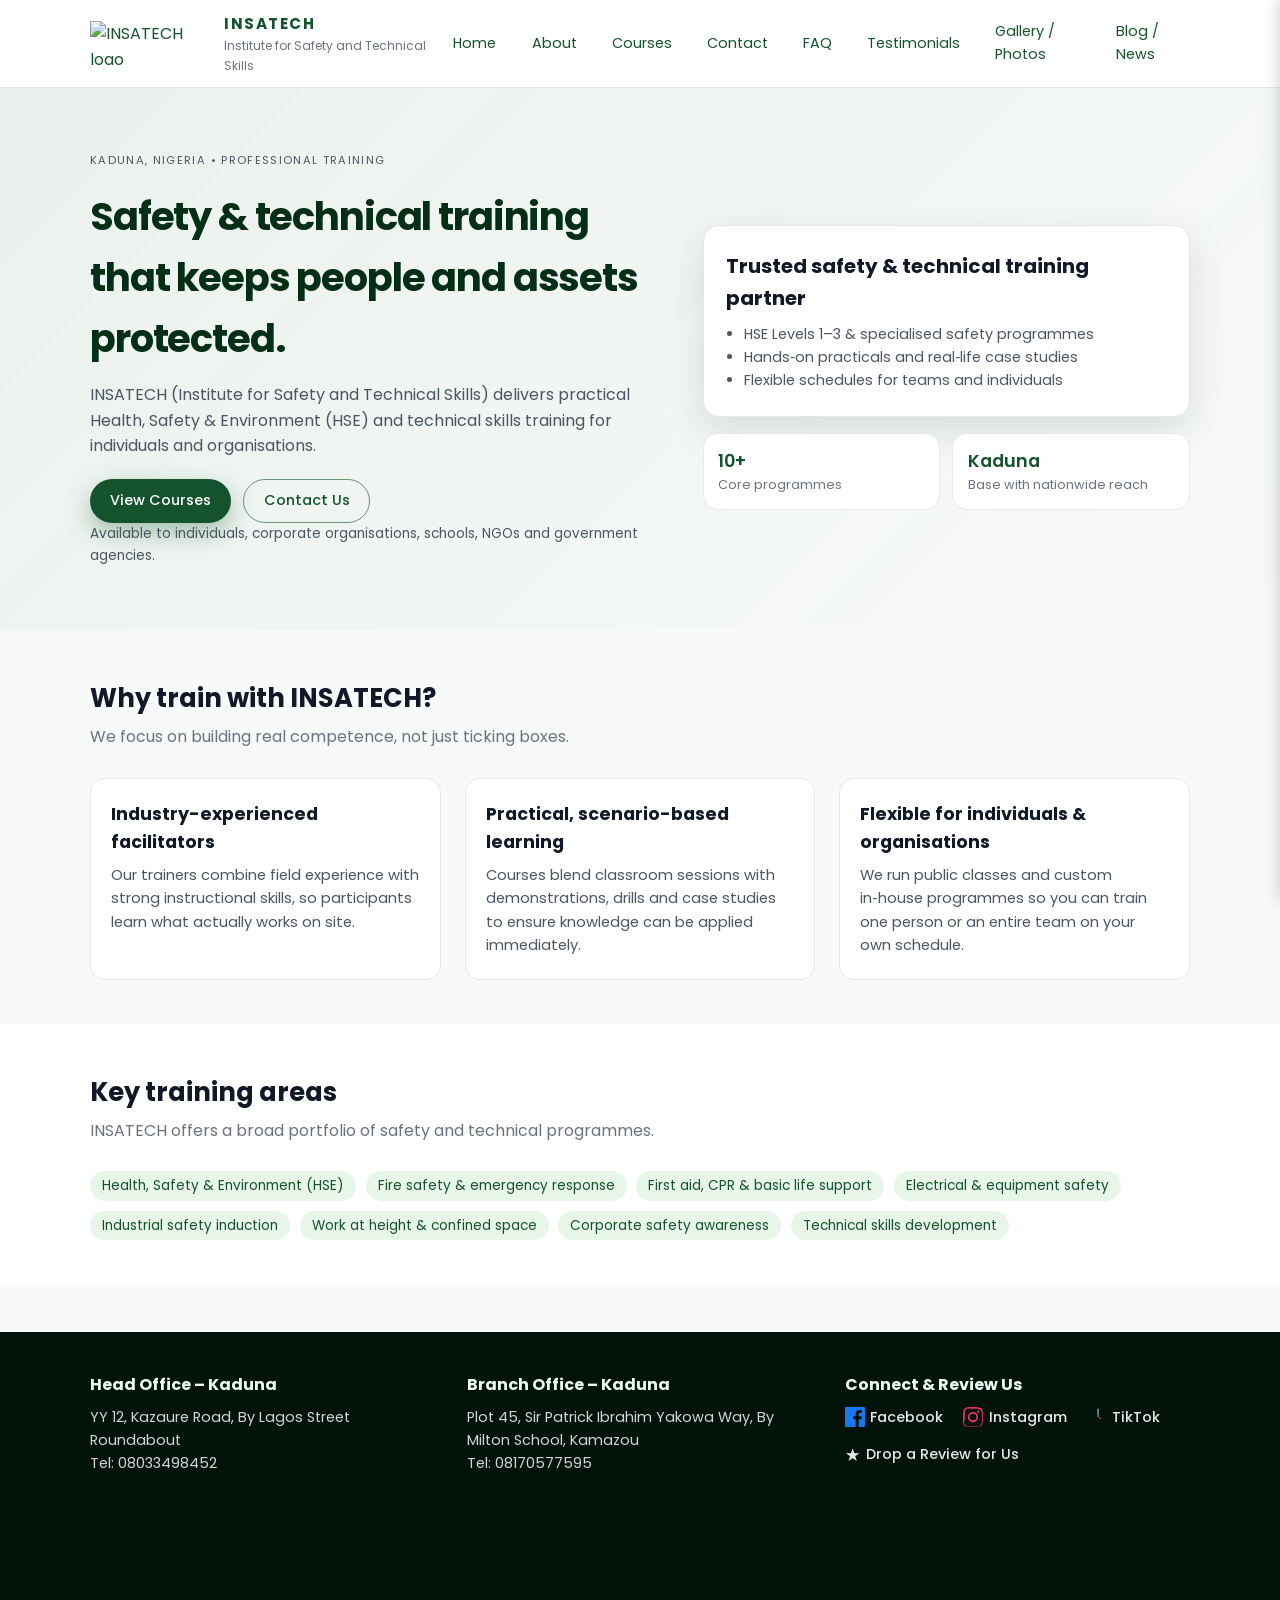
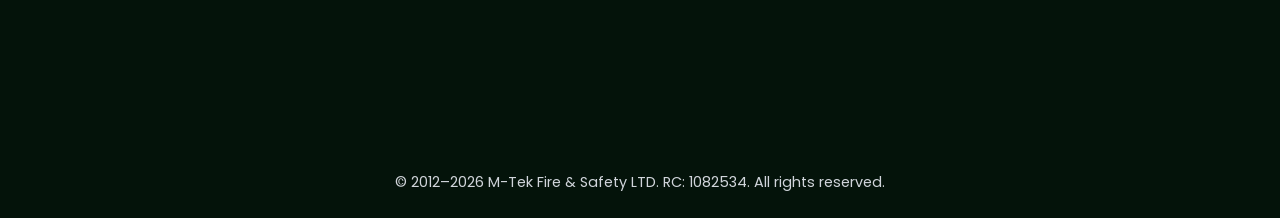
==== index.html @ 66561fd4 "Add files via upload" ====
<!DOCTYPE html>
<html lang="en">
<head>
  <meta charset="UTF-8">
  <meta name="viewport" content="width=device-width, initial-scale=1.0">
  <title>INSATECH – Institute for Safety and Technical Skills</title>
  <meta name="description" content="INSATECH (Institute for Safety and Technical Skills) – professional HSE and technical skills training based in Kaduna, Nigeria.">
  <link rel="preconnect" href="https://fonts.googleapis.com">
  <link rel="preconnect" href="https://fonts.gstatic.com" crossorigin>
  <link href="https://fonts.googleapis.com/css2?family=Poppins:wght@300;400;500;600;700&display=swap" rel="stylesheet">
  <link rel="stylesheet" href="styles.css">
  <script src="script.js" defer></script>
</head>
<body>
  <!-- Header -->
  <header class="site-header">
    <div class="container header-inner">
      <a href="index.html" class="brand">
        <img src="logo.jpg" alt="INSATECH logo">
        <div class="brand-text">
          <span class="brand-name">INSATECH</span>
          <span class="brand-tagline">Institute for Safety and Technical Skills</span>
        </div>
      </a>

      <nav class="main-nav">
        <a href="index.html">Home</a>
        <a href="about.html">About</a>
        <a href="courses.html">Courses</a>
        <a href="contact.html">Contact</a>
        <a href="faq.html">FAQ</a>
        <a href="testimonials.html">Testimonials</a>
        <a href="gallery.html">Gallery / Photos</a>
        <a href="blog.html">Blog / News</a>
      </nav>

      <button class="menu-toggle" aria-label="Open navigation">
        <span></span>
        <span></span>
        <span></span>
      </button>
    </div>
  </header>

  <!-- Mobile slide-in navigation -->
  <aside class="mobile-nav" aria-hidden="true">
    <button class="close-mobile-nav" aria-label="Close navigation">&times;</button>
    <nav>
      <a href="index.html">Home</a>
      <a href="about.html">About</a>
      <a href="courses.html">Courses</a>
      <a href="contact.html">Contact</a>
      <a href="faq.html">FAQ</a>
      <a href="testimonials.html">Testimonials</a>
      <a href="gallery.html">Gallery / Photos</a>
      <a href="blog.html">Blog / News</a>
    </nav>
  </aside>
  <div class="backdrop"></div>

  <main>
    <!-- Hero -->
    <section class="hero">
      <div class="container hero-grid">
        <div>
          <p class="eyebrow">Kaduna, Nigeria • Professional Training</p>
          <h1>Safety & technical training that keeps people and assets protected.</h1>
          <p>
            INSATECH (Institute for Safety and Technical Skills) delivers practical Health, Safety & Environment (HSE)
            and technical skills training for individuals and organisations.
          </p>
          <div class="hero-actions">
            <a href="courses.html" class="btn btn-primary">View Courses</a>
            <a href="contact.html" class="btn btn-outline">Contact Us</a>
          </div>
          <p class="hero-note">
            Available to individuals, corporate organisations, schools, NGOs and government agencies.
          </p>
        </div>

        <div class="hero-panel">
          <div class="hero-card">
            <h2>Trusted safety & technical training partner</h2>
            <ul>
              <li>HSE Levels 1–3 & specialised safety programmes</li>
              <li>Hands‑on practicals and real‑life case studies</li>
              <li>Flexible schedules for teams and individuals</li>
            </ul>
          </div>
          <div class="hero-stat-row">
            <div class="hero-stat">
              <span class="hero-stat-number">10+</span>
              <span class="hero-stat-label">Core programmes</span>
            </div>
            <div class="hero-stat">
              <span class="hero-stat-number">Kaduna</span>
              <span class="hero-stat-label">Base with nationwide reach</span>
            </div>
          </div>
        </div>
      </div>
    </section>

    <!-- Why INSATECH -->
    <section class="section">
      <div class="container">
        <header class="section-header">
          <h2>Why train with INSATECH?</h2>
          <p>We focus on building real competence, not just ticking boxes.</p>
        </header>
        <div class="feature-grid">
          <article class="feature-card">
            <h3>Industry-experienced facilitators</h3>
            <p>
              Our trainers combine field experience with strong instructional skills,
              so participants learn what actually works on site.
            </p>
          </article>
          <article class="feature-card">
            <h3>Practical, scenario-based learning</h3>
            <p>
              Courses blend classroom sessions with demonstrations, drills and case
              studies to ensure knowledge can be applied immediately.
            </p>
          </article>
          <article class="feature-card">
            <h3>Flexible for individuals & organisations</h3>
            <p>
              We run public classes and custom in‑house programmes so you can
              train one person or an entire team on your own schedule.
            </p>
          </article>
        </div>
      </div>
    </section>

    <!-- Core areas -->
    <section class="section section-alt">
      <div class="container">
        <header class="section-header">
          <h2>Key training areas</h2>
          <p>INSATECH offers a broad portfolio of safety and technical programmes.</p>
        </header>
        <div class="tag-row">
          <span class="tag">Health, Safety & Environment (HSE)</span>
          <span class="tag">Fire safety & emergency response</span>
          <span class="tag">First aid, CPR & basic life support</span>
          <span class="tag">Electrical & equipment safety</span>
          <span class="tag">Industrial safety induction</span>
          <span class="tag">Work at height & confined space</span>
          <span class="tag">Corporate safety awareness</span>
          <span class="tag">Technical skills development</span>
        </div>
      </div>
    </section>
  </main>

  <!-- Footer / Contact -->
  <footer id="contact" class="site-footer">
    <div class="container footer-grid">
      <div>
        <h3>Head Office – Kaduna</h3>
        <p>
          YY 12, Kazaure Road, By Lagos Street Roundabout<br>
          Tel: <a href="tel:08033498452">08033498452</a>
        </p>
      </div>
      <div>
        <h3>Branch Office – Kaduna</h3>
        <p>
          Plot 45, Sir Patrick Ibrahim Yakowa Way, By Milton School, Kamazou<br>
          Tel: <a href="tel:08170577595">08170577595</a>
        </p>
      </div>
      <div>
        <h3>Connect &amp; Review Us</h3>
        <div class="footer-social">
          <!-- Facebook -->
          <a href="https://www.facebook.com/MtekFireLtd" target="_blank" rel="noopener noreferrer" class="social-link social-facebook">
            <svg width="20" height="20" viewBox="0 0 24 24" aria-hidden="true" xmlns="http://www.w3.org/2000/svg">
              <path fill="#1877F2" d="M22.675 0H1.325C.593 0 0 .593 0 1.326v21.348C0 23.406.593 24 1.325 24h11.495v-9.294H9.691v-3.622h3.129V8.413c0-3.1 1.893-4.788 4.658-4.788 1.325 0 2.464.099 2.796.143v3.24l-1.918.001c-1.504 0-1.795.716-1.795 1.763v2.313h3.587l-.467 3.622h-3.12V24h6.116C23.406 24 24 23.406 24 22.674V1.326C24 .593 23.406 0 22.675 0z"/>
            </svg>
            <span>Facebook</span>
          </a>

          <!-- Instagram -->
          <a href="https://www.instagram.com/mtek.ltd" target="_blank" rel="noopener noreferrer" class="social-link social-instagram">
            <svg width="20" height="20" viewBox="0 0 24 24" aria-hidden="true" xmlns="http://www.w3.org/2000/svg">
              <path fill="#E1306C" d="M12 2.163c3.204 0 3.584.012 4.85.07 1.17.056 1.97.24 2.427.402a4.92 4.92 0 0 1 1.782 1.153 4.92 4.92 0 0 1 1.153 1.782c.162.457.346 1.256.402 2.427.058 1.266.07 1.646.07 4.85s-.012 3.584-.07 4.85c-.056 1.17-.24 1.97-.402 2.427a4.92 4.92 0 0 1-1.153 1.782 4.92 4.92 0 0 1-1.782 1.153c-.457.162-1.256.346-2.427.402-1.266.058-1.646.07-4.85.07s-3.584-.012-4.85-.07c-1.17-.056-1.97-.24-2.427-.402a4.92 4.92 0 0 1-1.782-1.153 4.92 4.92 0 0 1-1.153-1.782c-.162-.457-.346-1.256-.402-2.427C2.175 15.747 2.163 15.367 2.163 12s.012-3.584.07-4.85c.056-1.17.24-1.97.402-2.427a4.92 4.92 0 0 1 1.153-1.782 4.92 4.92 0 0 1 1.782-1.153c.457-.162 1.256-.346 2.427-.402C8.416 2.175 8.796 2.163 12 2.163zm0-2.163C8.741 0 8.332.013 7.052.072 5.78.13 4.845.308 4.042.546c-.81.24-1.498.556-2.18 1.238C1.18 2.468.864 3.156.624 3.966c-.238.803-.416 1.738-.474 3.01C.013 8.332 0 8.741 0 12c0 3.259.013 3.668.072 4.948.058 1.272.236 2.207.474 3.01.24.81.556 1.498 1.238 2.18.682.682 1.37.998 2.18 1.238.803.238 1.738.416 3.01.474C8.332 23.987 8.741 24 12 24s3.668-.013 4.948-.072c1.272-.058 2.207-.236 3.01-.474.81-.24 1.498-.556 2.18-1.238.682-.682.998-1.37 1.238-2.18.238-.803.416-1.738.474-3.01.058-1.28.072-1.689.072-4.948s-.013-3.668-.072-4.948c-.058-1.272-.236-2.207-.474-3.01a4.92 4.92 0 0 0-1.238-2.18 4.92 4.92 0 0 0-2.18-1.238c-.803-.238-1.738-.416-3.01-.474C15.668.013 15.259 0 12 0z"/>
              <path fill="#E1306C" d="M12 5.838A6.162 6.162 0 1 0 18.162 12 6.164 6.164 0 0 0 12 5.838zm0 10.162A3.999 3.999 0 1 1 16 12a3.999 3.999 0 0 1-4 4z"/>
              <circle fill="#E1306C" cx="18.406" cy="5.594" r="1.44"/>
            </svg>
            <span>Instagram</span>
          </a>

          <!-- TikTok -->
          <a href="https://www.tiktok.com/@mtekfiresafety" target="_blank" rel="noopener noreferrer" class="social-link social-tiktok">
            <svg width="20" height="20" viewBox="0 0 24 24" aria-hidden="true" xmlns="http://www.w3.org/2000/svg">
              <defs>
                <linearGradient id="tiktokGradient" x1="0" y1="0" x2="1" y2="1">
                  <stop offset="0%" stop-color="#69C9D0"/>
                  <stop offset="100%" stop-color="#EE1D52"/>
                </linearGradient>
              </defs>
              <path fill="url(#tiktokGradient)" d="M12.5,2V12c0,0,4,0,5.75,2.5c0,0-1.375,0-1.375,0c-1.5,0-2.75-1.25-2.75-2.75V2H12.5z"/>
            </svg>
            <span>TikTok</span>
          </a>

          <!-- Google Review -->
          <a href="https://www.google.com/search?sca_esv=e2e9df9ab93ca8c0&hl=en&authuser=0&sxsrf=ANbL-n6HUqoLBtOC2wjy84Uck9cDrxKJOQ:1769964685134&q=m-tek+fire+%26+safety+ltd.+kaduna+reviews&uds=[base64]&si=AL3DRZEsmMGCryMMFSHJ3StBhOdZ2-6yYkXd_doETEE1OR-qOeLUgE-t7o98_wTOu60xSC6mf_3BqJKDe4iH0QA0CGTXsgu8uPLO9PRLreNyhv2nDXkARzf3MiW7cU2vItSSJS94EUOm3Nl7lJWefqy1wW8xIbk34Q%3D%3D&sa=X&ved=2ahUKEwi98smi4LiSAxX3aUEAHecRHhgQk8gLegQIGhAB&ictx=1"
             target="_blank" rel="noopener noreferrer" class="social-link social-review">
            <span class="star-icon">★</span>
            <span>Drop a Review for Us</span>
          </a>
        </div>
      </div>
    </div>

    <div class="footer-map">
      <div class="container">
        <iframe
          src="https://maps.google.com/maps?q=m%20tek%20fire%20%26%20safety%20ltd&t=&z=13&ie=UTF8&iwloc=&output=embed"
          loading="lazy"
          referrerpolicy="no-referrer-when-downgrade">
        </iframe>
      </div>
    </div>

    <p class="footer-copy">
      © 2012–2026 M-Tek Fire &amp; Safety LTD. RC: 1082534. All rights reserved.
    </p>
  </footer>
</body>
</html>
---- styles.css ----
:root {
  --green-dark: #14532d;
  --green-main: #166534;
  --green-light: #E8F5E9;
  --text-main: #111827;
  --text-muted: #6B7280;
  --bg-light: #F8FAF9;
  --border-subtle: #E5E7EB;
}

/* Reset & base */

*,
*::before,
*::after {
  box-sizing: border-box;
}

body {
  margin: 0;
  font-family: "Poppins", system-ui, -apple-system, BlinkMacSystemFont, "Segoe UI", sans-serif;
  color: var(--text-main);
  background-color: var(--bg-light);
  line-height: 1.6;
}

body.no-scroll {
  overflow: hidden;
}

img {
  max-width: 100%;
  display: block;
}

a {
  color: var(--green-dark);
  text-decoration: none;
}

a:hover {
  text-decoration: underline;
}

.container {
  width: min(1100px, 100% - 2.5rem);
  margin: 0 auto;
}

/* Header & navigation */

.site-header {
  position: sticky;
  top: 0;
  z-index: 1000;
  background-color: rgba(255, 255, 255, 0.98);
  border-bottom: 1px solid var(--border-subtle);
  backdrop-filter: blur(12px);
}

.header-inner {
  display: flex;
  align-items: center;
  justify-content: space-between;
  padding: 0.75rem 0;
}

.brand {
  display: flex;
  align-items: center;
  gap: 0.75rem;
}

.brand img {
  height: 44px;
  width: auto;
  object-fit: contain;
}

.brand-text {
  display: flex;
  flex-direction: column;
}

.brand-name {
  font-weight: 700;
  letter-spacing: 0.1em;
  font-size: 0.95rem;
  text-transform: uppercase;
  color: var(--green-dark);
}

.brand-tagline {
  font-size: 0.75rem;
  color: var(--text-muted);
}

.main-nav {
  display: flex;
  align-items: center;
  gap: 1rem;
  font-size: 0.9rem;
}

.main-nav a {
  padding: 0.25rem 0.6rem;
  border-radius: 999px;
}

.main-nav a:hover,
.main-nav a:focus-visible {
  background-color: rgba(22, 101, 52, 0.08);
  text-decoration: none;
}

.menu-toggle {
  display: none;
  border: none;
  background: none;
  padding: 0.25rem;
  cursor: pointer;
}

.menu-toggle span {
  display: block;
  width: 22px;
  height: 2px;
  border-radius: 999px;
  background-color: #111827;
}

.menu-toggle span + span {
  margin-top: 4px;
}

/* Mobile nav */

.mobile-nav {
  position: fixed;
  inset: 0 0 0 auto;
  width: min(260px, 80%);
  background-color: #ffffff;
  box-shadow: -2px 0 15px rgba(15, 23, 42, 0.18);
  transform: translateX(100%);
  transition: transform 0.25s ease-out;
  z-index: 1100;
  padding: 1rem 1.25rem 2rem;
  display: flex;
  flex-direction: column;
  gap: 1rem;
}

.mobile-nav.open {
  transform: translateX(0);
}

.close-mobile-nav {
  align-self: flex-end;
  border: none;
  background: none;
  font-size: 1.5rem;
  cursor: pointer;
}

.mobile-nav nav {
  display: flex;
  flex-direction: column;
  gap: 0.5rem;
  margin-top: 0.5rem;
}

.mobile-nav a {
  padding: 0.6rem 0;
  border-bottom: 1px solid var(--border-subtle);
}

.backdrop {
  position: fixed;
  inset: 0;
  background-color: rgba(15, 23, 42, 0.4);
  opacity: 0;
  visibility: hidden;
  transition: opacity 0.2s ease-out, visibility 0.2s ease-out;
  z-index: 1000;
}

.backdrop.visible {
  opacity: 1;
  visibility: visible;
}

/* Hero (home) */

.hero {
  padding: 4rem 0 3rem;
  background: linear-gradient(
      135deg,
      rgba(22, 101, 52, 0.06),
      rgba(255, 255, 255, 0)
    ),
    var(--bg-light);
}

.hero-grid {
  display: grid;
  grid-template-columns: minmax(0, 2fr) minmax(0, 1.7fr);
  gap: 2.5rem;
  align-items: center;
}

.eyebrow {
  text-transform: uppercase;
  letter-spacing: 0.12em;
  font-size: 0.7rem;
  color: var(--text-muted);
  margin: 0 0 0.75rem;
}

.hero h1 {
  margin: 0 0 0.75rem;
  font-size: clamp(2.1rem, 3vw, 2.7rem);
  letter-spacing: -0.03em;
  color: #052e16;
}

.hero p {
  margin: 0 0 1rem;
  color: #4b5563;
}

.hero-actions {
  display: flex;
  flex-wrap: wrap;
  gap: 0.75rem;
  margin-top: 1.25rem;
}

.hero-note {
  font-size: 0.85rem;
  color: var(--text-muted);
  margin-top: 0.75rem;
}

.hero-panel {
  display: flex;
  flex-direction: column;
  gap: 1rem;
}

.hero-card {
  background-color: #ffffff;
  border-radius: 1rem;
  padding: 1.5rem 1.4rem;
  border: 1px solid var(--border-subtle);
  box-shadow: 0 14px 40px rgba(15, 23, 42, 0.12);
}

.hero-card h2 {
  margin: 0 0 0.6rem;
  font-size: 1.25rem;
}

.hero-card ul {
  margin: 0.25rem 0 0;
  padding-left: 1.1rem;
  font-size: 0.9rem;
  color: #4b5563;
}

.hero-stat-row {
  display: flex;
  flex-wrap: wrap;
  gap: 0.75rem;
}

.hero-stat {
  flex: 1 1 120px;
  background-color: #ffffff;
  border-radius: 0.9rem;
  padding: 0.8rem 0.9rem;
  border: 1px solid var(--border-subtle);
}

.hero-stat-number {
  display: block;
  font-weight: 600;
  font-size: 1.1rem;
  color: var(--green-dark);
}

.hero-stat-label {
  display: block;
  font-size: 0.8rem;
  color: var(--text-muted);
}

/* Sections */

.section {
  padding: 3rem 0 2.75rem;
}

.section-alt {
  background-color: #ffffff;
}

.section-header {
  margin-bottom: 1.75rem;
}

.section-header h2 {
  margin: 0 0 0.3rem;
  font-size: 1.6rem;
}

.section-header p {
  margin: 0;
  color: var(--text-muted);
  max-width: 640px;
}

/* Feature / info cards */

.feature-grid {
  display: grid;
  grid-template-columns: repeat(auto-fit, minmax(230px, 1fr));
  gap: 1.5rem;
}

.feature-card {
  background-color: #ffffff;
  border-radius: 0.9rem;
  padding: 1.3rem 1.25rem;
  border: 1px solid var(--border-subtle);
}

.feature-card h3 {
  margin: 0 0 0.5rem;
  font-size: 1.1rem;
}

.feature-card p {
  margin: 0;
  font-size: 0.92rem;
  color: #4b5563;
}

.info-card {
  background-color: #ffffff;
  border-radius: 0.9rem;
  padding: 1.5rem 1.4rem;
  border: 1px solid var(--border-subtle);
  box-shadow: 0 8px 24px rgba(15, 23, 42, 0.05);
}

/* Tags */

.tag-row {
  display: flex;
  flex-wrap: wrap;
  gap: 0.6rem;
}

.tag {
  padding: 0.25rem 0.75rem;
  border-radius: 999px;
  background-color: var(--green-light);
  color: var(--green-dark);
  font-size: 0.85rem;
}

/* Layout helpers */

.two-col {
  display: grid;
  grid-template-columns: minmax(0, 2fr) minmax(0, 1.7fr);
  gap: 2rem;
  align-items: flex-start;
}

/* Check list */

.check-list {
  list-style: none;
  padding: 0;
  margin: 0.75rem 0 0;
}

.check-list li {
  position: relative;
  padding-left: 1.3rem;
  margin-bottom: 0.5rem;
  font-size: 0.92rem;
}

.check-list li::before {
  content: "✔";
  position: absolute;
  left: 0;
  top: 0.05rem;
  font-size: 0.8rem;
  color: #16a34a;
}

/* Page hero (inner pages) */

.page-hero {
  background-color: #ffffff;
  border-bottom: 1px solid var(--border-subtle);
  padding: 2.5rem 0 2rem;
}

.page-hero h1 {
  margin: 0 0 0.5rem;
  font-size: 1.8rem;
}

.page-hero p {
  margin: 0;
  max-width: 640px;
  color: var(--text-muted);
}

/* Buttons */

.btn {
  display: inline-flex;
  align-items: center;
  justify-content: center;
  padding: 0.6rem 1.2rem;
  border-radius: 999px;
  border: 1px solid transparent;
  font-size: 0.9rem;
  font-weight: 500;
  cursor: pointer;
  transition:
    background-color 0.18s ease-out,
    color 0.18s ease-out,
    box-shadow 0.18s ease-out,
    border-color 0.18s ease-out,
    transform 0.08s ease-out;
}

.btn-primary {
  background-color: var(--green-dark);
  color: #ffffff;
  box-shadow: 0 10px 24px rgba(22, 101, 52, 0.35);
}

.btn-primary:hover {
  background-color: var(--green-main);
  transform: translateY(-1px);
  box-shadow: 0 14px 30px rgba(22, 101, 52, 0.4);
}

.btn-outline {
  background-color: transparent;
  color: var(--green-dark);
  border-color: rgba(20, 83, 45, 0.6);
}

.btn-outline:hover {
  background-color: var(--green-light);
}

.btn-small {
  padding: 0.4rem 0.9rem;
  font-size: 0.85rem;
}

/* Courses */

.courses-grid {
  display: grid;
  grid-template-columns: repeat(auto-fit, minmax(260px, 1fr));
  gap: 1.75rem;
}

.course-card {
  background-color: #ffffff;
  border-radius: 0.9rem;
  padding: 1.5rem 1.4rem;
  border: 1px solid var(--border-subtle);
  box-shadow: 0 10px 30px rgba(15, 23, 42, 0.08);
  display: flex;
  flex-direction: column;
  gap: 0.75rem;
}

.course-card h3 {
  margin: 0;
  font-size: 1.1rem;
}

.course-card p {
  margin: 0;
  font-size: 0.92rem;
  color: #4b5563;
}

.course-meta {
  display: flex;
  flex-wrap: wrap;
  gap: 0.5rem;
  font-size: 0.8rem;
  margin-top: 0.25rem;
}

.pill {
  background-color: #f3f4f6;
  border-radius: 999px;
  padding: 0.15rem 0.6rem;
  color: #4b5563;
}

.course-card .btn {
  margin-top: 1rem;
  align-self: flex-start;
}

/* FAQ */

.faq-list {
  display: flex;
  flex-direction: column;
  gap: 1.25rem;
}

.faq-item h2 {
  margin: 0 0 0.35rem;
  font-size: 1.05rem;
}

.faq-item p {
  margin: 0;
  font-size: 0.95rem;
  color: #4b5563;
}

/* Testimonials */

.testimonial-meta {
  margin-top: 0.75rem;
  font-size: 0.85rem;
  color: var(--text-muted);
}

/* Gallery */

.gallery-grid {
  display: grid;
  grid-template-columns: repeat(auto-fit, minmax(220px, 1fr));
  gap: 1rem;
}

.gallery-item {
  min-height: 140px;
  border-radius: 0.9rem;
  background-color: #e5f3e8;
  border: 1px dashed var(--green-main);
  display: flex;
  align-items: center;
  justify-content: center;
  font-size: 0.9rem;
  color: var(--green-dark);
  text-align: center;
  padding: 1rem;
}

/* Blog */

.blog-list {
  display: flex;
  flex-direction: column;
  gap: 1.5rem;
}

.blog-card {
  background-color: #ffffff;
  border-radius: 0.9rem;
  padding: 1.5rem 1.4rem;
  border: 1px solid var(--border-subtle);
}

.blog-card h2 {
  margin: 0 0 0.4rem;
  font-size: 1.15rem;
}

.blog-meta {
  margin: 0 0 0.6rem;
  font-size: 0.85rem;
  color: var(--text-muted);
}

.blog-card p {
  margin: 0;
  font-size: 0.93rem;
  color: #4b5563;
}

/* Modal (Apply Now) */

.modal {
  position: fixed;
  inset: 0;
  background-color: rgba(15, 23, 42, 0.45);
  display: flex;
  align-items: center;
  justify-content: center;
  opacity: 0;
  visibility: hidden;
  transition: opacity 0.2s ease-out, visibility 0.2s ease-out;
  z-index: 1200;
  padding: 1rem;
}

.modal.open {
  opacity: 1;
  visibility: visible;
}

.modal-content {
  max-width: 400px;
  width: 100%;
  background-color: #ffffff;
  border-radius: 0.75rem;
  padding: 1.75rem 1.5rem 1.5rem;
  position: relative;
  box-shadow: 0 10px 40px rgba(15, 23, 42, 0.28);
}

.modal-close {
  position: absolute;
  top: 0.75rem;
  right: 0.75rem;
  border: none;
  background: none;
  font-size: 1.25rem;
  cursor: pointer;
}

.modal h2 {
  margin: 0 0 0.6rem;
  font-size: 1.25rem;
}

.modal p {
  margin: 0;
  font-size: 0.95rem;
  color: #4b5563;
}

.modal-actions {
  display: flex;
  flex-wrap: wrap;
  gap: 0.75rem;
  margin-top: 1.25rem;
}

/* Footer */

.site-footer {
  background-color: #04130a;
  color: #e5e7eb;
  margin-top: 3rem;
  padding: 2.5rem 0 1.5rem;
}

.footer-grid {
  display: grid;
  grid-template-columns: repeat(auto-fit, minmax(220px, 1fr));
  gap: 2rem;
}

.site-footer h3 {
  margin: 0 0 0.5rem;
  font-size: 1rem;
  color: #ecfdf3;
}

.site-footer p {
  margin: 0;
  font-size: 0.9rem;
  color: #d1d5db;
}

.site-footer a {
  color: inherit;
}

.footer-social {
  display: flex;
  flex-wrap: wrap;
  gap: 0.75rem 1.25rem;
  align-items: center;
}

.social-link {
  display: inline-flex;
  align-items: center;
  gap: 0.35rem;
  font-size: 0.9rem;
  font-weight: 500;
}

.social-facebook {
  color: #dbeafe;
}

.social-instagram {
  color: #f9a8d4;
}

.social-tiktok {
  color: #f97373;
}

.social-review {
  color: #facc15;
}

.star-icon {
  font-size: 1.1rem;
}

.footer-map {
  margin-top: 1.75rem;
}

.footer-map iframe {
  width: 100%;
  height: 260px;
  border: 0;
  border-radius: 0.75rem;
}

.footer-copy {
  text-align: center;
  margin-top: 1.25rem;
  font-size: 0.8rem;
  color: #9ca3af;
}

/* Responsive */

@media (max-width: 900px) {
  .hero-grid,
  .two-col {
    grid-template-columns: 1fr;
  }
}

@media (max-width: 768px) {
  .main-nav {
    display: none;
  }

  .menu-toggle {
    display: block;
  }

  .hero {
    padding: 3rem 0 2.25rem;
  }

  .brand-tagline {
    display: none;
  }

  .section {
    padding: 2.25rem 0 2rem;
  }
}

@media (max-width: 480px) {
  .hero h1 {
    font-size: 1.9rem;
  }
}
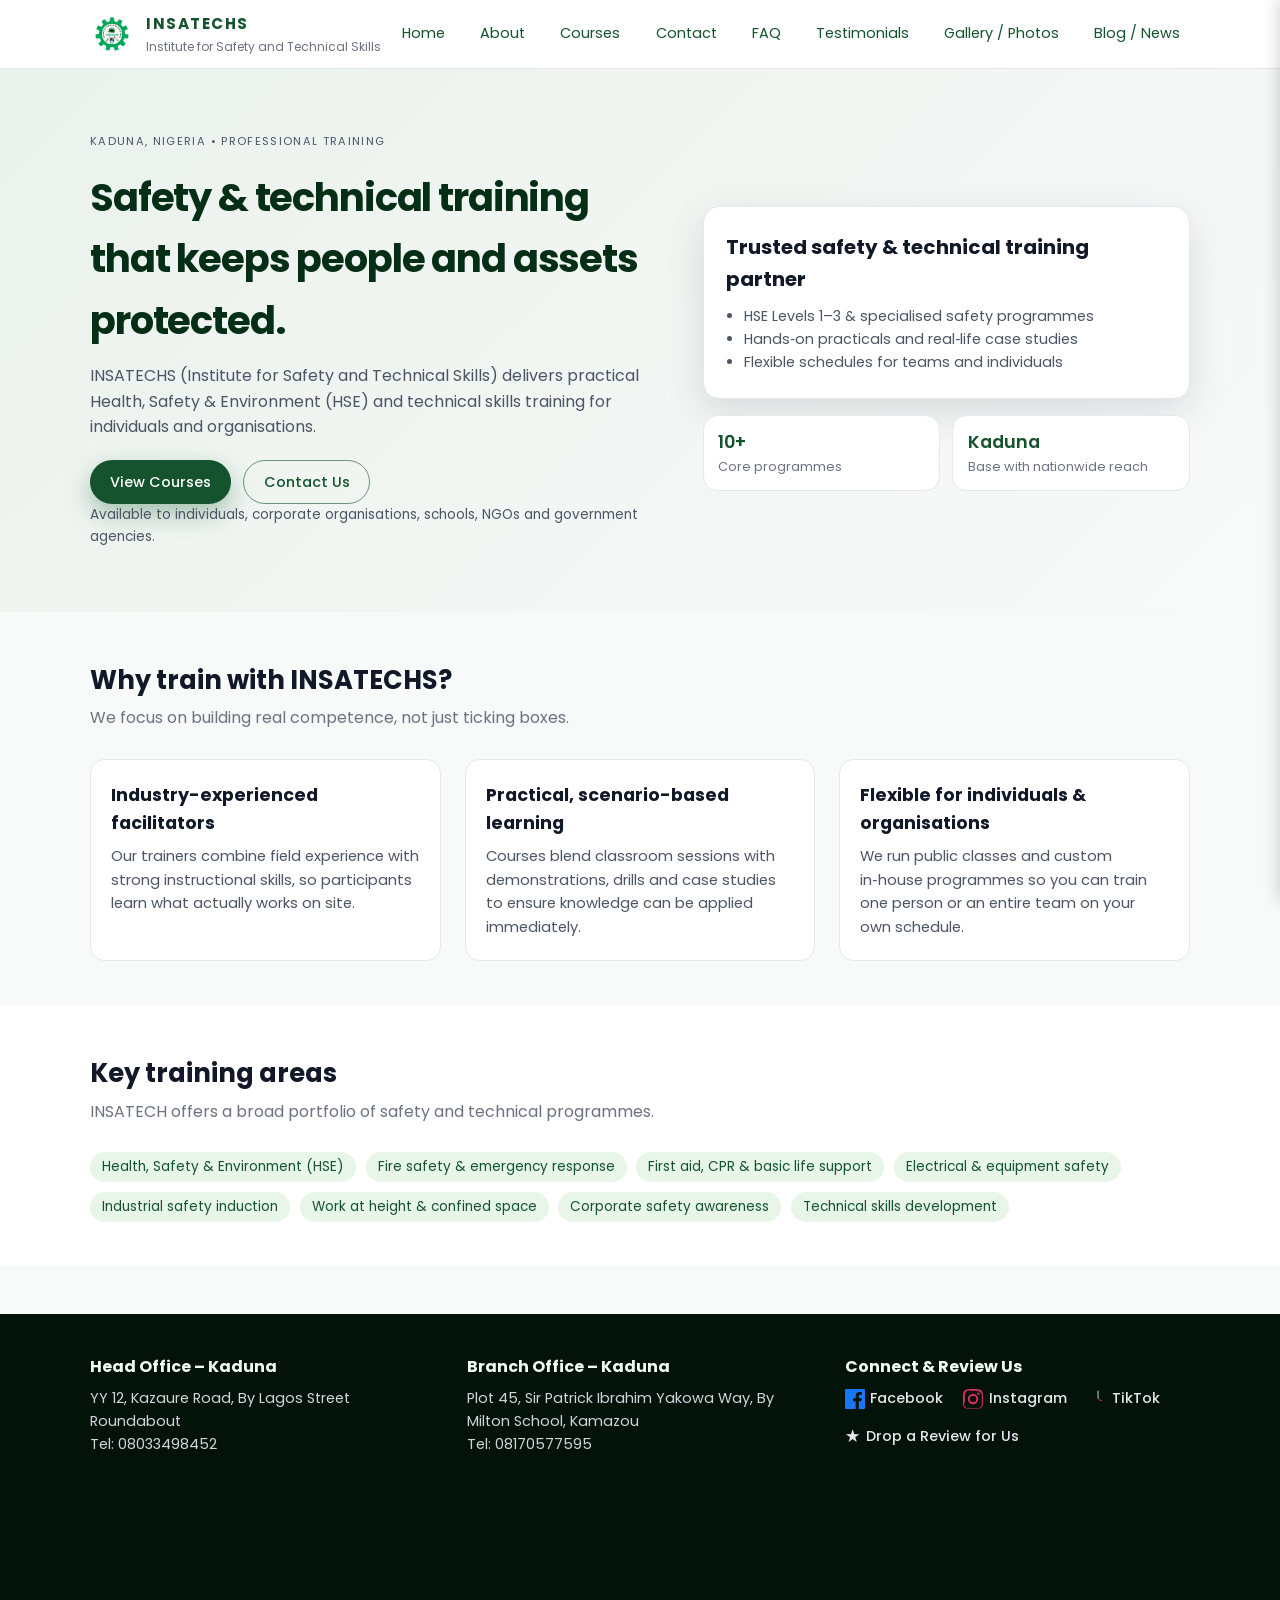
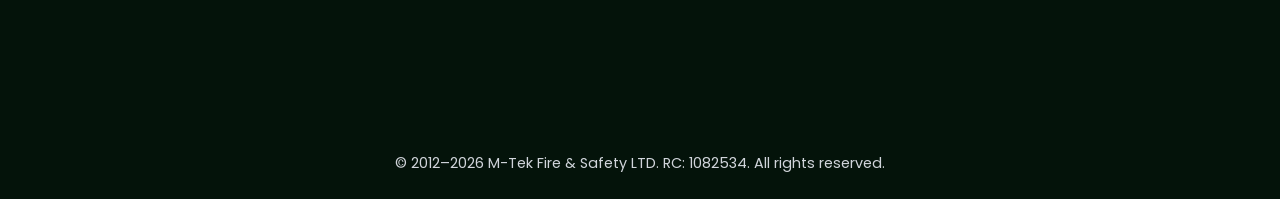
==== commit 2353a8f0: "Update branding from INSATECH to INSATECHS" ====
--- a/index.html
+++ b/index.html
@@ -4,7 +4,7 @@
   <meta charset="UTF-8">
   <meta name="viewport" content="width=device-width, initial-scale=1.0">
   <title>INSATECH – Institute for Safety and Technical Skills</title>
-  <meta name="description" content="INSATECH (Institute for Safety and Technical Skills) – professional HSE and technical skills training based in Kaduna, Nigeria.">
+  <meta name="description" content="INSATECHS (Institute for Safety and Technical Skills) – professional HSE and technical skills training based in Kaduna, Nigeria.">
   <link rel="preconnect" href="https://fonts.googleapis.com">
   <link rel="preconnect" href="https://fonts.gstatic.com" crossorigin>
   <link href="https://fonts.googleapis.com/css2?family=Poppins:wght@300;400;500;600;700&display=swap" rel="stylesheet">
@@ -16,9 +16,9 @@
   <header class="site-header">
     <div class="container header-inner">
       <a href="index.html" class="brand">
-        <img src="logo.jpg" alt="INSATECH logo">
+        <img src="logo.jpg" alt="INSATECHS logo">
         <div class="brand-text">
-          <span class="brand-name">INSATECH</span>
+          <span class="brand-name">INSATECHS</span>
           <span class="brand-tagline">Institute for Safety and Technical Skills</span>
         </div>
       </a>
@@ -66,7 +66,7 @@
           <p class="eyebrow">Kaduna, Nigeria • Professional Training</p>
           <h1>Safety & technical training that keeps people and assets protected.</h1>
           <p>
-            INSATECH (Institute for Safety and Technical Skills) delivers practical Health, Safety & Environment (HSE)
+            INSATECHS (Institute for Safety and Technical Skills) delivers practical Health, Safety & Environment (HSE)
             and technical skills training for individuals and organisations.
           </p>
           <div class="hero-actions">
@@ -101,11 +101,11 @@
       </div>
     </section>
 
-    <!-- Why INSATECH -->
+    <!-- Why INSATECHS -->
     <section class="section">
       <div class="container">
         <header class="section-header">
-          <h2>Why train with INSATECH?</h2>
+          <h2>Why train with INSATECHS?</h2>
           <p>We focus on building real competence, not just ticking boxes.</p>
         </header>
         <div class="feature-grid">
@@ -232,4 +232,4 @@
     </p>
   </footer>
 </body>
-</html>+</html>
